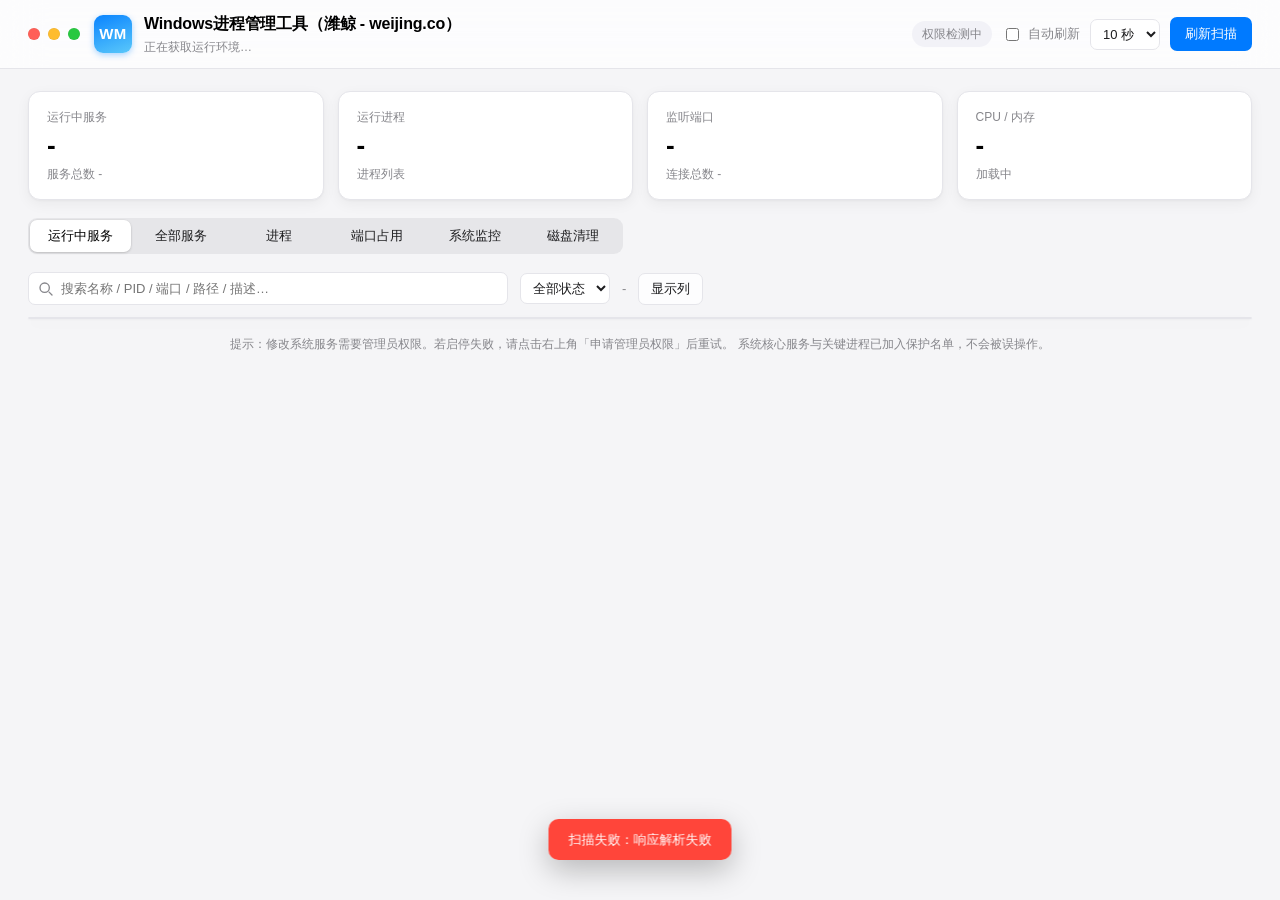
==== web/index.html @ 0353c4e7 "进程管理工具 v1.0.0 首个版本（Windows + Linux，Web/桌面双形态） - Windows Web 版 (WindowsProcessManager.exe) 与桌面版 (Wind" ====
<!DOCTYPE html>
<html lang="zh-CN">
<head>
<meta charset="UTF-8">
<meta name="viewport" content="width=device-width, initial-scale=1.0">
<title>Windows进程管理工具（潍鲸 - weijing.co）</title>
<link rel="stylesheet" href="style.css">
</head>
<body>

<header class="topbar">
  <div class="brand">
    <div class="traffic" aria-hidden="true"><i class="tl-red"></i><i class="tl-yellow"></i><i class="tl-green"></i></div>
    <div class="logo">WM</div>
    <div class="brand-text">
      <h1>Windows进程管理工具（潍鲸 - weijing.co）</h1>
      <p id="envInfo" class="sub">正在获取运行环境…</p>
    </div>
  </div>

  <div class="topbar-actions">
    <span id="adminBadge" class="badge badge-gray">权限检测中</span>
    <button id="btnElevate" class="btn btn-ghost" hidden>申请管理员权限</button>
    <label class="switch">
      <input type="checkbox" id="autoRefresh">
      <span>自动刷新</span>
    </label>
    <select id="refreshInterval" class="select-sm">
      <option value="5">5 秒</option>
      <option value="10" selected>10 秒</option>
      <option value="30">30 秒</option>
    </select>
    <button id="btnRefresh" class="btn btn-primary">
      <span id="refreshText">刷新扫描</span>
    </button>
  </div>
</header>

<main class="container">

  <section class="stats" id="stats">
    <div class="stat-card">
      <div class="stat-label">运行中服务</div>
      <div class="stat-value" id="statRunning">-</div>
      <div class="stat-foot" id="statServiceTotal">服务总数 -</div>
    </div>
    <div class="stat-card">
      <div class="stat-label">运行进程</div>
      <div class="stat-value" id="statProc">-</div>
      <div class="stat-foot" id="statProcFoot">进程列表</div>
    </div>
    <div class="stat-card">
      <div class="stat-label">监听端口</div>
      <div class="stat-value" id="statPorts">-</div>
      <div class="stat-foot" id="statPortsTotal">连接总数 -</div>
    </div>
    <div class="stat-card">
      <div class="stat-label">CPU / 内存</div>
      <div class="stat-value" id="statCpu">-</div>
      <div class="stat-foot" id="statFoot">加载中</div>
    </div>
  </section>

  <nav class="tabs" id="tabs">
    <button class="tab active" data-tab="running">运行中服务</button>
    <button class="tab" data-tab="services">全部服务</button>
    <button class="tab" data-tab="processes">进程</button>
    <button class="tab" data-tab="ports">端口占用</button>
    <button class="tab" data-tab="monitor">系统监控</button>
    <button class="tab" data-tab="cleanup">磁盘清理</button>
  </nav>

  <section class="toolbar" id="toolbar">
    <div class="search-box">
      <svg viewBox="0 0 24 24" class="icon-search"><path d="M21 21l-4.35-4.35M17 10a7 7 0 11-14 0 7 7 0 0114 0z"/></svg>
      <input id="search" type="search" placeholder="搜索名称 / PID / 端口 / 路径 / 描述…" autocomplete="off">
      <button id="clearSearch" class="clear-btn" hidden>×</button>
    </div>
    <select id="statusFilter" class="select-sm"></select>
    <span id="countInfo" class="count-info">-</span>
    <div class="col-menu-wrap">
      <button id="btnColSettings" class="btn btn-ghost btn-sm">显示列</button>
    </div>
  </section>

  <div id="colMenu" class="col-card" hidden></div>

  <div class="table-card" id="tableCard">
    <div class="table-scroll">
      <table id="mainTable">
        <thead id="tableHead"></thead>
        <tbody id="tableBody"></tbody>
      </table>
    </div>
    <div id="emptyState" class="empty" hidden>
      <div class="empty-icon">🔍</div>
      <p>没有符合条件的数据</p>
    </div>
    <div id="loadingState" class="loading">
      <div class="spinner"></div>
      <p>正在扫描系统服务与进程…</p>
    </div>
  </div>

  <!-- ============ 系统监控面板 ============ -->
  <section class="panel" id="monitorPanel" hidden>
    <div class="tree-layout">
      <aside class="card tree-card">
        <div class="tree" id="monTree">
          <div class="tree-root">系统监控</div>
          <div class="tree-children">
            <button class="tree-item active" data-page="monOverview">概览</button>
            <button class="tree-item" data-page="monCores">核心占用</button>
            <button class="tree-item" data-page="monDisks">磁盘分区</button>
            <button class="tree-item" data-page="monTop">资源 TOP</button>
            <button class="tree-item" data-page="monNet">网络适配器</button>
          </div>
        </div>
      </aside>

      <div class="tree-body">
        <div class="tree-page" data-page="monOverview">
          <div class="grid-cards">
            <div class="card">
              <div class="card-label">CPU 使用率</div>
              <div class="card-value" id="mCpu">-</div>
              <div class="card-foot" id="mCpuFoot">-</div>
            </div>
            <div class="card">
              <div class="card-label">内存使用率</div>
              <div class="card-value" id="mMem">-</div>
              <div class="card-foot" id="mMemFoot">-</div>
            </div>
            <div class="card">
              <div class="card-label">磁盘 IO</div>
              <div class="card-value" id="mDisk">-</div>
              <div class="card-foot" id="mDiskFoot">-</div>
            </div>
            <div class="card">
              <div class="card-label">网络速率</div>
              <div class="card-value" id="mNet">-</div>
              <div class="card-foot" id="mNetFoot">-</div>
            </div>
          </div>

          <div class="card">
            <div class="card-head">
              <h3>CPU / 内存趋势</h3>
              <span class="cell-sub" id="mChartRange">最近 5 分钟</span>
            </div>
            <canvas id="mChart" class="chart-canvas" height="190"></canvas>
            <div class="legend">
              <span><i class="dot dot-cpu"></i>CPU %</span>
              <span><i class="dot dot-mem"></i>内存 %</span>
            </div>
          </div>
        </div>

        <div class="tree-page" data-page="monCores" hidden>
          <div class="card">
            <div class="card-head"><h3>逻辑核心占用</h3></div>
            <div id="mCores" class="core-grid"></div>
          </div>
        </div>

        <div class="tree-page" data-page="monDisks" hidden>
          <div class="card">
            <div class="card-head"><h3>磁盘分区</h3></div>
            <div id="mDisks" class="bar-list"></div>
          </div>
        </div>

        <div class="tree-page" data-page="monTop" hidden>
          <div class="two-col">
            <div class="card">
              <div class="card-head"><h3>CPU 占用 Top 8</h3></div>
              <div id="mTopCpu" class="bar-list"></div>
            </div>
            <div class="card">
              <div class="card-head"><h3>内存占用 Top 8</h3></div>
              <div id="mTopMem" class="bar-list"></div>
            </div>
          </div>
        </div>

        <div class="tree-page" data-page="monNet" hidden>
          <div class="card">
            <div class="card-head"><h3>网络适配器</h3></div>
            <div id="mIfaces" class="iface-list"></div>
          </div>
        </div>

        <p class="tip" id="mFoot">加载中…</p>
      </div>
    </div>
  </section>

  <!-- ============ 清理面板 ============ -->
  <section class="panel" id="cleanupPanel" hidden>
    <div class="tree-layout">
      <aside class="card tree-card">
        <div class="tree" id="clnTree">
          <div class="tree-root">磁盘清理</div>
          <div class="tree-children">
            <button class="tree-item active" data-page="clnMem">内存清理</button>
            <button class="tree-item" data-page="clnDisk">磁盘空间</button>
            <button class="tree-item" data-page="clnFiles">大文件</button>
          </div>
        </div>
      </aside>

      <div class="tree-body">
        <div class="tree-page" data-page="clnMem">
          <div class="card mem-card">
            <div class="mem-info">
              <div class="card-label">当前内存占用</div>
              <div class="card-value" id="cMemPct">-</div>
              <div class="card-foot" id="cMemText">-</div>
            </div>
            <div class="mem-actions">
              <label class="chk"><input type="checkbox" id="cOptFileCache"> 同时清理系统文件缓存</label>
              <label class="chk"><input type="checkbox" id="cOptStandby"> 同时清理备用内存列表（需管理员权限）</label>
              <button id="btnCleanMem" class="btn btn-primary">一键清理内存</button>
            </div>
          </div>
          <p class="tip" id="cMemResult">
            工作集裁剪会把各进程闲置的物理页换出到备用列表，不会关闭程序、不会丢失数据。
          </p>
        </div>

        <div class="tree-page" data-page="clnDisk" hidden>
          <div class="card">
            <div class="card-head">
              <h3>磁盘空间清理</h3>
              <div class="head-actions">
                <button id="btnScanTargets" class="btn btn-ghost btn-sm">扫描占用</button>
                <button id="btnSelectSafe" class="btn btn-ghost btn-sm">选择安全项</button>
                <button id="btnSelectNone" class="btn btn-ghost btn-sm">清空选择</button>
                <button id="btnEmptyBin" class="btn btn-ghost btn-sm">清空回收站</button>
                <button id="btnCleanDisk" class="btn btn-danger btn-sm">清理选中项</button>
              </div>
            </div>
            <div id="cTargets" class="target-list"><p class="cell-sub">正在统计各项占用，请稍候…</p></div>
            <div class="target-total" id="cTargetTotal">-</div>
          </div>
        </div>

        <div class="tree-page" data-page="clnFiles" hidden>
          <div class="card">
            <div class="card-head">
              <h3>大文件</h3>
              <div class="head-actions">
                <select id="cDrive" class="select-sm"></select>
                <input id="cMinMb" class="input-sm" type="number" value="200" min="10" step="50">
                <span class="cell-sub">MB 以上</span>
                <button id="btnScanFiles" class="btn btn-ghost btn-sm">扫描大文件</button>
                <button id="btnCleanFiles" class="btn btn-danger btn-sm">删除选中（送回收站）</button>
              </div>
            </div>
            <div id="cFiles" class="file-list"><p class="cell-sub">点击「扫描大文件」开始查找占用空间的大文件…</p></div>
            <div class="target-total" id="cFilesTotal">-</div>
          </div>

          <p class="tip">
            删除的文件默认送入回收站，可随时还原。位于 Windows / Program Files 等系统保护目录的文件
            会被自动跳过，无法通过该工具删除。
          </p>
        </div>
      </div>
    </div>
  </section>

  <p class="tip" id="mainTip">
    提示：修改系统服务需要管理员权限。若启停失败，请点击右上角「申请管理员权限」后重试。
    系统核心服务与关键进程已加入保护名单，不会被误操作。
  </p>
</main>

<!-- 操作确认弹窗 -->
<div class="modal-mask" id="modal" hidden>
  <div class="modal">
    <h3 id="modalTitle">确认操作</h3>
    <p id="modalBody">确定要执行该操作吗？</p>
    <div class="modal-actions">
      <button id="modalCancel" class="btn btn-ghost">取消</button>
      <button id="modalOk" class="btn btn-danger">确定</button>
    </div>
  </div>
</div>

<div id="toast" class="toast" hidden></div>

<script src="panels.js"></script>
<script src="app.js"></script>
</body>
</html>
---- web/style.css ----
/* Windows进程管理工具（潍鲸 - weijing.co） - macOS 风格浅色主题 */

:root {
  --bg: #f5f5f7;
  --card: #ffffff;
  --border: #e5e5ea;
  --border-soft: #ececf0;
  --text: #1d1d1f;
  --text-strong: #000000;
  --muted: #86868b;
  --primary: #007aff;
  --primary-dark: #0071e3;
  --primary-soft: #e5f0ff;
  --green: #34c759;
  --green-soft: #e9f9ee;
  --red: #ff3b30;
  --red-soft: #ffebe9;
  --orange: #ff9500;
  --orange-soft: #fff4e0;
  --gray-soft: #f2f2f7;
  --shadow: 0 1px 2px rgba(0, 0, 0, .03), 0 4px 14px rgba(0, 0, 0, .05);
  --radius: 12px;
}

* { box-sizing: border-box; }

/* hidden 属性必须能压过下面 .modal-mask 等类上的 display，否则元素无法隐藏 */
[hidden] { display: none !important; }

html, body {
  margin: 0;
  padding: 0;
  background: var(--bg);
  color: var(--text);
  font-family: -apple-system, BlinkMacSystemFont, "SF Pro Text", "Segoe UI",
               "PingFang SC", "Microsoft YaHei", sans-serif;
  font-size: 14px;
  line-height: 1.5;
  -webkit-font-smoothing: antialiased;
  text-rendering: optimizeLegibility;
}

/* macOS 叠层滚动条：细、圆、半透明 */
::-webkit-scrollbar { width: 9px; height: 9px; }
::-webkit-scrollbar-track { background: transparent; }
::-webkit-scrollbar-thumb {
  background: rgba(0, 0, 0, .18);
  border-radius: 5px;
  border: 2px solid transparent;
  background-clip: padding-box;
}
::-webkit-scrollbar-thumb:hover { background-color: rgba(0, 0, 0, .32); }
* { scrollbar-width: thin; scrollbar-color: rgba(0, 0, 0, .18) transparent; }

/* ---------------- 顶栏（毛玻璃） ---------------- */

.topbar {
  position: sticky;
  top: 0;
  z-index: 20;
  display: flex;
  align-items: center;
  justify-content: space-between;
  gap: 16px;
  padding: 12px 28px;
  background: rgba(255, 255, 255, .72);
  -webkit-backdrop-filter: saturate(180%) blur(20px);
  backdrop-filter: saturate(180%) blur(20px);
  border-bottom: 1px solid var(--border);
}

.brand { display: flex; align-items: center; gap: 12px; }

/* macOS 窗口红绿灯 */
.traffic { display: flex; align-items: center; gap: 8px; margin-right: 2px; }
.traffic i {
  width: 12px; height: 12px; border-radius: 50%;
  display: inline-block;
  box-shadow: inset 0 0 0 .5px rgba(0, 0, 0, .08);
}
.traffic .tl-red { background: #ff5f57; }
.traffic .tl-yellow { background: #febc2e; }
.traffic .tl-green { background: #28c840; }

.logo {
  width: 38px; height: 38px;
  border-radius: 9px;
  background: linear-gradient(160deg, #0a84ff, #5ac8fa);
  color: #fff;
  font-weight: 700;
  font-size: 15px;
  display: flex; align-items: center; justify-content: center;
  letter-spacing: .5px;
  box-shadow: 0 2px 6px rgba(10, 132, 255, .35);
}

.brand-text h1 { margin: 0; font-size: 16px; font-weight: 600; color: var(--text-strong); letter-spacing: -.01em; }
.brand-text .sub { margin: 2px 0 0; font-size: 12px; color: var(--muted); }

.topbar-actions { display: flex; align-items: center; gap: 10px; flex-wrap: wrap; }

/* ---------------- 通用控件 ---------------- */

.btn {
  border: 1px solid transparent;
  border-radius: 7px;
  padding: 7px 14px;
  font-size: 13px;
  font-family: inherit;
  cursor: pointer;
  transition: all .15s ease;
  background: var(--gray-soft);
  color: var(--text);
}

.btn:hover { filter: brightness(.97); }
.btn:active { transform: scale(.98); }
.btn:disabled { opacity: .5; cursor: not-allowed; }

.btn-primary { background: var(--primary); color: #fff; }
.btn-primary:hover { background: var(--primary-dark); }
.btn-ghost { background: rgba(255, 255, 255, .85); border-color: var(--border); }
.btn-ghost:hover { background: var(--gray-soft); }
.btn-danger { background: var(--red); color: #fff; }
.btn-danger:hover { background: #eb3b2f; }
.btn-success { background: var(--green); color: #fff; }
.btn-warn { background: var(--orange); color: #fff; }

.btn-xs {
  padding: 4px 10px;
  font-size: 12px;
  border-radius: 6px;
}

.select-sm, .select-xs {
  border: 1px solid var(--border);
  border-radius: 7px;
  padding: 6px 8px;
  font-size: 13px;
  font-family: inherit;
  background: #fff;
  color: var(--text);
  cursor: pointer;
}

.select-xs { padding: 3px 6px; font-size: 12px; border-radius: 6px; }

.badge {
  display: inline-flex; align-items: center; gap: 5px;
  padding: 4px 10px;
  border-radius: 999px;
  font-size: 12px;
  font-weight: 500;
}
.badge-gray { background: var(--gray-soft); color: var(--muted); }
.badge-green { background: var(--green-soft); color: #248a3d; }
.badge-orange { background: var(--orange-soft); color: #c93400; }

.switch {
  display: inline-flex; align-items: center; gap: 6px;
  font-size: 13px; color: var(--muted); cursor: pointer;
  user-select: none;
}
.switch input { accent-color: var(--primary); cursor: pointer; }

/* ---------------- 布局 ---------------- */

.container { max-width: 1480px; margin: 0 auto; padding: 22px 28px 40px; }

.stats {
  display: grid;
  grid-template-columns: repeat(auto-fit, minmax(200px, 1fr));
  gap: 14px;
  margin-bottom: 18px;
}

.stat-card {
  background: var(--card);
  border: 1px solid var(--border);
  border-radius: var(--radius);
  padding: 16px 18px;
  box-shadow: var(--shadow);
}

.stat-label { font-size: 12px; color: var(--muted); }
.stat-value { font-size: 26px; font-weight: 700; color: var(--text-strong); margin-top: 4px; line-height: 1.2; letter-spacing: -.02em; }
.stat-foot { font-size: 12px; color: var(--muted); margin-top: 4px; }

/* ---------------- Tabs（macOS 分段控件） ---------------- */

.tabs {
  display: inline-flex;
  gap: 2px;
  margin-bottom: 18px;
  flex-wrap: wrap;
  padding: 2px;
  background: rgba(120, 120, 128, .12);
  border-radius: 9px;
}

.tab {
  position: relative;
  display: inline-flex;
  align-items: center;
  justify-content: center;
  gap: 6px;
  min-width: 96px;
  padding: 7px 18px;
  border: 0;
  border-radius: 7px;
  background: transparent;
  color: var(--text);
  font-family: inherit;
  font-size: 13px;
  font-weight: 400;
  letter-spacing: 0;
  cursor: pointer;
  transition: background .16s ease, color .16s ease, box-shadow .16s ease;
}
.tab:hover {
  color: var(--text-strong);
  background: rgba(120, 120, 128, .08);
}
.tab:active { transform: scale(.98); }
.tab.active {
  color: var(--text-strong);
  font-weight: 500;
  background: #fff;
  box-shadow: 0 1px 2.5px rgba(0, 0, 0, .16), 0 0 0 .5px rgba(0, 0, 0, .04);
}
.tab.active::after { content: none; }

.tab .cnt {
  display: inline-block;
  margin-left: 2px;
  padding: 1px 8px;
  border-radius: 999px;
  background: rgba(120, 120, 128, .12);
  font-size: 12px;
  font-weight: 400;
  color: var(--muted);
}
.tab.active .cnt { background: var(--primary-soft); color: var(--primary); }

/* ---------------- 工具栏 ---------------- */

.toolbar {
  display: flex;
  align-items: center;
  gap: 12px;
  margin-bottom: 12px;
  flex-wrap: wrap;
}

.search-box {
  position: relative;
  flex: 1 1 320px;
  max-width: 480px;
  display: flex;
  align-items: center;
}

.icon-search {
  position: absolute; left: 10px;
  width: 16px; height: 16px;
  fill: none; stroke: var(--muted); stroke-width: 2; stroke-linecap: round;
  pointer-events: none;
}

.search-box input {
  width: 100%;
  padding: 8px 30px 8px 32px;
  border: 1px solid var(--border);
  border-radius: 7px;
  font-size: 13px;
  font-family: inherit;
  background: #fff;
  color: var(--text);
}
.search-box input:focus { outline: none; border-color: var(--primary); box-shadow: 0 0 0 3.5px rgba(0, 122, 255, .18); }

.clear-btn {
  position: absolute; right: 8px;
  border: none; background: transparent;
  font-size: 18px; color: var(--muted); cursor: pointer; line-height: 1;
}

.count-info { font-size: 13px; color: var(--muted); }

/* ---------------- 表格 ---------------- */

.table-card {
  position: relative;
  background: var(--card);
  border: 1px solid var(--border);
  border-radius: var(--radius);
  box-shadow: var(--shadow);
  overflow: hidden;
}

.table-scroll { max-height: 62vh; overflow: auto; }

table { width: 100%; border-collapse: separate; border-spacing: 0; }

thead th {
  position: sticky; top: 0; z-index: 2;
  background: #fafafa;
  text-align: left;
  font-size: 12px;
  font-weight: 500;
  color: var(--muted);
  padding: 10px 12px;
  border-bottom: 1px solid var(--border);
  white-space: nowrap;
  cursor: pointer;
  user-select: none;
}
thead th:hover { color: var(--primary); }
thead th.no-sort { cursor: default; }
thead th.no-sort:hover { color: var(--muted); }
thead th .arrow { opacity: .35; margin-left: 3px; font-size: 10px; }
thead th.sorted .arrow { opacity: 1; color: var(--primary); }

tbody td {
  padding: 9px 12px;
  border-bottom: 1px solid var(--border-soft);
  font-size: 13px;
  vertical-align: top;
  /* 长文本自动换行，不再截断 */
  white-space: normal;
  overflow-wrap: anywhere;
  word-break: break-word;
  line-height: 1.45;
}

tbody tr:hover { background: var(--gray-soft); }
tbody tr:last-child td { border-bottom: none; }

/* 纯数据类单元格：保留等宽字体，但允许换行，完整显示不截断 */
.mono {
  font-family: "SF Mono", "Cascadia Mono", Consolas, "Courier New", monospace;
  white-space: normal;
  overflow-wrap: anywhere;
  word-break: break-word;
}

.cell-main { font-weight: 500; color: var(--text-strong); }
.cell-sub { font-size: 12px; color: var(--muted); }
.cell-path { font-size: 12px; color: var(--muted); }

/* 操作列固定在右侧，横向滚动时始终可见 */
thead th.col-actions,
tbody td.actions {
  position: sticky;
  right: 0;
  background: #fff;
  box-shadow: -8px 0 10px -8px rgba(0, 0, 0, .12);
}
thead th.col-actions { z-index: 4; background: #fafafa; }
tbody td.actions { z-index: 3; vertical-align: middle; }

tbody tr:hover td.actions { background: var(--gray-soft); }

/* 列宽拖拽手柄：贴在表头右侧，悬浮变蓝、拖动时变粗 */
thead th { position: relative; }
.col-resizer {
  position: absolute;
  top: 0; right: -3px;
  width: 7px; height: 100%;
  cursor: col-resize;
  z-index: 3;
  user-select: none;
}
.col-resizer::after {
  content: "";
  position: absolute;
  top: 25%; bottom: 25%; left: 3px;
  width: 1px; background: var(--border);
}
thead th:hover .col-resizer::after { background: var(--primary); }
.col-resizer.dragging::after { width: 2px; background: var(--primary); }

/* 显示项卡片：内联展开，替代原下拉菜单 */
.col-menu-wrap { position: relative; }
.col-card {
  margin: 12px 0 2px;
  background: var(--card);
  border: 1px solid var(--border);
  border-radius: var(--radius);
  box-shadow: var(--shadow);
  padding: 12px 14px;
}
.col-card[hidden] { display: none; }
.col-card .col-card-title {
  font-size: 12px; color: var(--muted);
  padding: 0 2px 8px;
}
/* 显示列：每列一张可勾选的卡片 */
.col-card-grid {
  display: grid;
  grid-template-columns: repeat(auto-fill, minmax(160px, 1fr));
  gap: 10px;
  padding: 4px 2px 2px;
}
.col-chip {
  display: flex; align-items: center; gap: 9px;
  padding: 11px 13px;
  border: 1px solid var(--border);
  border-radius: 10px;
  background: #fff;
  cursor: pointer;
  font-size: 13px; color: var(--text);
  box-shadow: var(--shadow);
  transition: border-color .15s ease, background .15s ease, box-shadow .15s ease;
}
.col-chip:hover { border-color: var(--primary); background: var(--primary-soft); }
.col-chip.on {
  border-color: var(--primary);
  background: var(--primary-soft);
  box-shadow: 0 0 0 3px rgba(0, 122, 255, .12);
}
.col-chip input { cursor: pointer; accent-color: var(--primary); width: 15px; height: 15px; }
.col-chip-label { user-select: none; }
.col-card input { cursor: pointer; accent-color: var(--primary); }

.tag {
  display: inline-block;
  padding: 2px 8px;
  border-radius: 6px;
  font-size: 12px;
  font-weight: 500;
  white-space: nowrap;
}
.tag-running { background: var(--green-soft); color: #248a3d; }
.tag-stopped { background: var(--gray-soft); color: var(--muted); }
.tag-pending { background: var(--orange-soft); color: #c93400; }

.port-chip {
  display: inline-block;
  padding: 1px 7px;
  margin: 1px 3px 1px 0;
  border-radius: 5px;
  background: var(--primary-soft);
  color: var(--primary);
  font-size: 12px;
  font-family: "SF Mono", "Cascadia Mono", Consolas, monospace;
}

.actions { white-space: nowrap; display: flex; gap: 6px; flex-wrap: nowrap; }

.lock { color: var(--orange); font-size: 12px; margin-left: 4px; }

/* ---------------- 空状态 / 加载 ---------------- */

.empty { padding: 50px 20px; text-align: center; color: var(--muted); }
.empty-icon { font-size: 30px; margin-bottom: 8px; }
.empty p { margin: 0; font-size: 13px; }

.loading { padding: 50px 20px; text-align: center; color: var(--muted); }
.loading p { margin: 10px 0 0; font-size: 13px; }

.spinner {
  width: 26px; height: 26px; margin: 0 auto;
  border: 3px solid rgba(0, 0, 0, .08);
  border-top-color: #8e8e93;
  border-radius: 50%;
  animation: spin .8s linear infinite;
}
@keyframes spin { to { transform: rotate(360deg); } }

/* ---------------- 弹窗 / Toast ---------------- */

.modal-mask {
  position: fixed; inset: 0; z-index: 50;
  background: rgba(0, 0, 0, .35);
  -webkit-backdrop-filter: blur(6px);
  backdrop-filter: blur(6px);
  display: flex; align-items: center; justify-content: center;
}
.modal {
  background: rgba(255, 255, 255, .97);
  border-radius: 14px;
  padding: 22px 24px;
  width: min(440px, 90vw);
  box-shadow: 0 24px 60px rgba(0, 0, 0, .22);
}
.modal h3 { margin: 0 0 8px; font-size: 16px; color: var(--text-strong); }
.modal p { margin: 0 0 18px; font-size: 13px; color: var(--muted); word-break: break-all; }
.modal-actions { display: flex; justify-content: flex-end; gap: 10px; }

.toast {
  position: fixed;
  left: 50%; bottom: 40px;
  transform: translateX(-50%);
  z-index: 60;
  background: rgba(29, 29, 31, .92);
  -webkit-backdrop-filter: saturate(180%) blur(20px);
  backdrop-filter: saturate(180%) blur(20px);
  color: #fff;
  padding: 11px 20px;
  border-radius: 10px;
  font-size: 13px;
  box-shadow: 0 10px 30px rgba(0, 0, 0, .25);
  max-width: 80vw;
}
.toast.ok { background: rgba(52, 199, 89, .95); }
.toast.err { background: rgba(255, 59, 48, .95); }

.tip {
  margin: 16px 0 0;
  font-size: 12px;
  color: var(--muted);
  text-align: center;
}

/* ============ 面板通用容器 ============ */
.panel { display: flex; flex-direction: column; gap: 14px; }

.card {
  background: var(--card);
  border: 1px solid var(--border);
  border-radius: var(--radius);
  box-shadow: var(--shadow);
  padding: 16px 18px;
}
.card-head {
  display: flex; align-items: center; justify-content: space-between;
  gap: 12px; margin-bottom: 12px; flex-wrap: wrap;
}
.card-head h3 { margin: 0; font-size: 14px; font-weight: 600; color: var(--text-strong); letter-spacing: -.01em; }
.head-actions { display: flex; align-items: center; gap: 8px; flex-wrap: wrap; }

.grid-cards { display: grid; grid-template-columns: repeat(auto-fit, minmax(200px, 1fr)); gap: 14px; }
.card-label { font-size: 12px; color: var(--muted); letter-spacing: .3px; }
.card-value { font-size: 28px; font-weight: 600; color: var(--text-strong); margin-top: 6px; line-height: 1.15; letter-spacing: -.02em; }
.card-foot { font-size: 12px; color: var(--muted); margin-top: 5px; }

.two-col { display: grid; grid-template-columns: 1fr 1fr; gap: 14px; }
@media (max-width: 900px) { .two-col { grid-template-columns: 1fr; } }

/* ============ 趋势图 ============ */
.chart-canvas { width: 100%; display: block; border-radius: 8px; background: #fafafa; }
.legend { display: flex; gap: 16px; margin-top: 8px; font-size: 12px; color: var(--muted); }
.legend .dot { display: inline-block; width: 9px; height: 9px; border-radius: 50%; margin-right: 5px; }
.dot-cpu { background: var(--primary); }
.dot-mem { background: var(--orange); }

/* ============ 核心占用网格 ============ */
.core-grid { display: grid; grid-template-columns: repeat(auto-fill, minmax(78px, 1fr)); gap: 8px; }
.core-item { background: var(--gray-soft); border-radius: 8px; padding: 7px 8px; }
.core-item .cn { font-size: 11px; color: var(--muted); }
.core-item .cv { font-size: 13px; font-weight: 600; color: var(--text-strong); margin-top: 2px; }
.core-bar { height: 4px; border-radius: 2px; background: #e5e5ea; margin-top: 4px; overflow: hidden; }
.core-bar span { display: block; height: 100%; background: var(--primary); }

/* ============ 通用条形列表（磁盘 / Top 进程） ============ */
.bar-list { display: flex; flex-direction: column; gap: 10px; }
.bar-item { display: grid; grid-template-columns: 1fr auto; gap: 2px 10px; font-size: 13px; }
.bar-item .bn { color: var(--text-strong); font-weight: 500; overflow: hidden; text-overflow: ellipsis; white-space: nowrap; }
.bar-item .bv { color: var(--muted); font-size: 12px; }
.bar-track { grid-column: 1 / -1; height: 6px; border-radius: 3px; background: var(--border-soft); overflow: hidden; }
.bar-track span { display: block; height: 100%; border-radius: 3px; transition: width .4s ease; }
.bar-cpu { background: linear-gradient(90deg, #5ac8fa, var(--primary)); }
.bar-mem { background: linear-gradient(90deg, #ffd60a, var(--orange)); }
.bar-disk { background: linear-gradient(90deg, #7ce7a2, var(--green)); }
.bar-risk-high { background: linear-gradient(90deg, #ff9a94, var(--red)); }

/* ============ 网络适配器 ============ */
.iface-list { display: grid; grid-template-columns: repeat(auto-fill, minmax(260px, 1fr)); gap: 10px; }
.iface {
  border: 1px solid var(--border-soft); border-radius: 10px; padding: 10px 12px;
  background: #fafafa;
}
.iface .in { display: flex; justify-content: space-between; align-items: center; gap: 8px; }
.iface .in b { font-size: 13px; color: var(--text-strong); font-weight: 600; }
.iface .ip { font-size: 12px; color: var(--muted); margin-top: 4px; font-family: "SF Mono", Consolas, monospace; }
.iface .io { font-size: 12px; color: var(--muted); margin-top: 3px; }

/* ============ 内存清理卡片 ============ */
.mem-card { display: flex; align-items: center; justify-content: space-between; gap: 20px; flex-wrap: wrap; }
.mem-info { min-width: 180px; }
.mem-actions { display: flex; flex-direction: column; gap: 8px; align-items: flex-start; }
.chk { display: flex; align-items: center; gap: 6px; font-size: 12px; color: var(--muted); cursor: pointer; }
.chk input { cursor: pointer; accent-color: var(--primary); }
#btnCleanMem { align-self: flex-end; }

/* ============ 清理项列表 ============ */
.target-list { display: flex; flex-direction: column; gap: 2px; max-height: 460px; overflow: auto; }
.target-row {
  display: grid; grid-template-columns: auto 1fr auto; align-items: center; gap: 10px;
  padding: 9px 10px; border-radius: 8px;
}
.target-row:hover { background: var(--gray-soft); }
.target-row input[type=checkbox] { cursor: pointer; width: 15px; height: 15px; accent-color: var(--primary); }
.target-row .tn { font-size: 13px; color: var(--text-strong); font-weight: 500; }
.target-row .td { font-size: 12px; color: var(--muted); margin-top: 2px; }
.target-row .ts { font-size: 13px; font-weight: 600; color: var(--text-strong); white-space: nowrap; }
.target-row.unavailable { opacity: .5; }
.target-total { margin-top: 12px; padding-top: 12px; border-top: 1px dashed var(--border); font-size: 13px; color: var(--text-strong); text-align: right; }

.risk-high { background: var(--red-soft); }
.risk-medium { background: var(--orange-soft); }
.risk-low { background: var(--green-soft); }
.tag-sm {
  display: inline-block; font-size: 11px; padding: 1px 6px; border-radius: 4px;
  margin-left: 6px; vertical-align: 1px;
}
.t-risk-high { background: var(--red-soft); color: #d70015; }
.t-risk-medium { background: var(--orange-soft); color: #c93400; }
.t-risk-low { background: var(--green-soft); color: #248a3d; }
.t-risk-safe { background: var(--primary-soft); color: var(--primary); }

/* ============ 大文件列表 ============ */
.file-list { display: flex; flex-direction: column; gap: 2px; max-height: 460px; overflow: auto; }
.file-row {
  display: grid; grid-template-columns: auto 1fr auto auto; align-items: center; gap: 10px;
  padding: 8px 10px; border-radius: 8px; font-size: 13px;
}
.file-row:hover { background: var(--gray-soft); }
.file-row input[type=checkbox] { cursor: pointer; width: 15px; height: 15px; accent-color: var(--primary); }
.file-row .fp { font-family: "SF Mono", Consolas, monospace; font-size: 12px; color: var(--text-strong); word-break: break-all; }
.file-row .fm { font-size: 11px; color: var(--muted); margin-top: 2px; }
.file-row .fs { font-weight: 600; color: var(--text-strong); white-space: nowrap; }

.input-sm {
  height: 32px; width: 78px; padding: 0 8px; border: 1px solid var(--border);
  border-radius: 7px; background: #fff; color: var(--text); font-size: 13px;
}
.input-sm:focus { outline: none; border-color: var(--primary); box-shadow: 0 0 0 3.5px rgba(0, 122, 255, .18); }
.btn-sm { height: 32px; padding: 0 12px; font-size: 13px; }

/* ============ 树状图导航（系统监控 / 磁盘清理，Finder 侧栏风格） ============ */
.tree-layout {
  display: grid;
  grid-template-columns: 216px 1fr;
  gap: 14px;
  align-items: start;
}
@media (max-width: 900px) { .tree-layout { grid-template-columns: 1fr; } }

.tree-card { padding: 12px 10px; position: sticky; top: 76px; }

.tree { display: flex; flex-direction: column; }
.tree-root {
  display: flex; align-items: center; gap: 8px;
  padding: 8px 10px 10px;
  font-size: 13px; font-weight: 600; color: var(--text-strong);
}
.tree-root::before {
  content: ""; width: 8px; height: 8px; border-radius: 2.5px;
  background: linear-gradient(160deg, #0a84ff, #5ac8fa);
  flex: none;
}
.tree-children {
  margin-left: 13px;
  padding-left: 12px;
  border-left: 1px solid var(--border);
  display: flex; flex-direction: column; gap: 2px;
}
.tree-item {
  position: relative;
  text-align: left; border: 0; background: none; cursor: pointer;
  padding: 7px 10px; font-size: 13px; font-family: inherit;
  color: var(--text); border-radius: 7px;
  transition: background .15s ease, color .15s ease;
}
.tree-item::before {
  content: ""; position: absolute; left: -12px; top: 50%;
  width: 9px; height: 1px; background: var(--border);
}
.tree-item:hover { background: rgba(120, 120, 128, .1); }
.tree-item.active { background: var(--primary-soft); color: var(--primary); font-weight: 500; }
.tree-item.active::before { background: var(--primary); width: 12px; }

.tree-page { display: flex; flex-direction: column; gap: 14px; }
.tree-page .tip { margin-top: 0; }
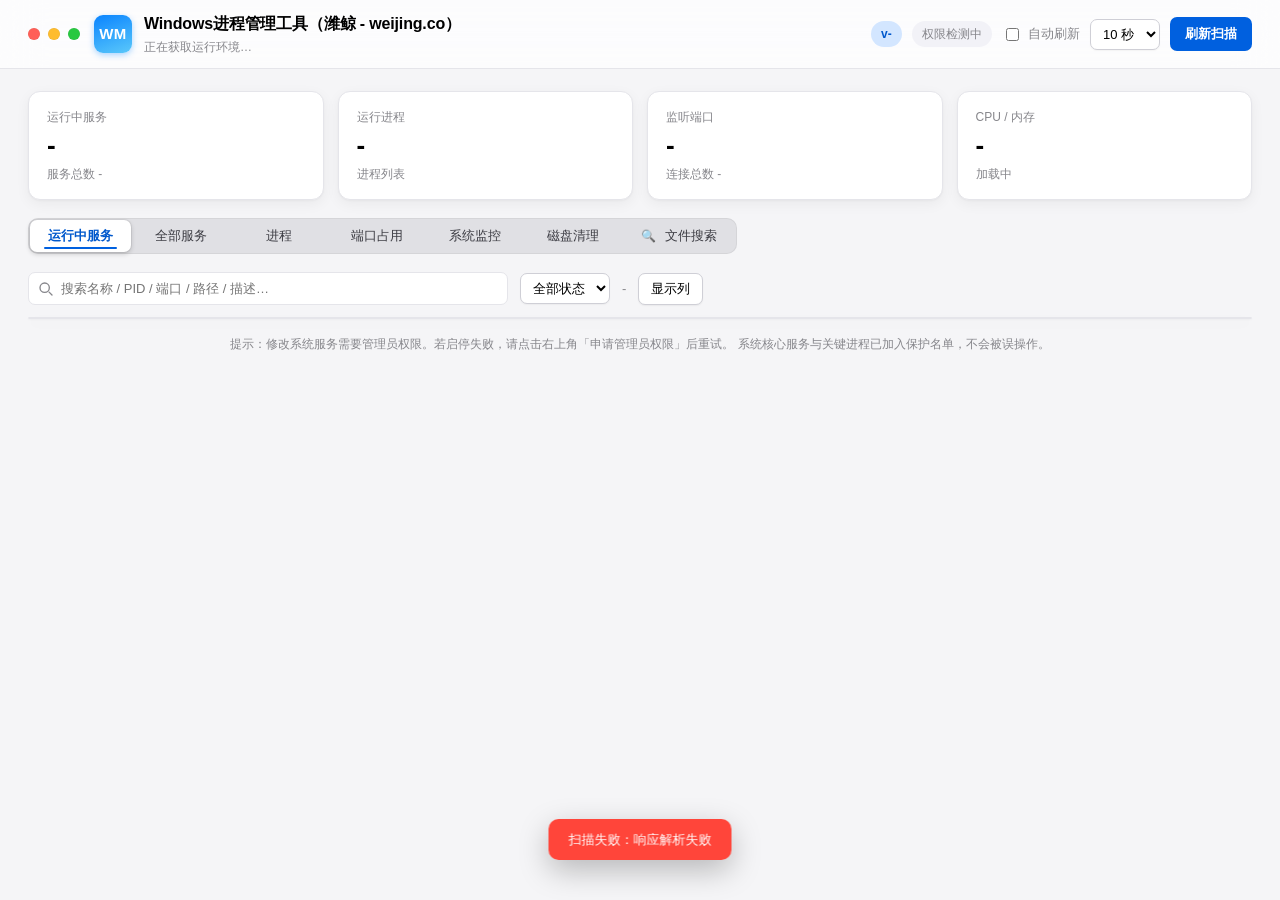
==== commit f396ddbd: "v1.1.0: 版本号体系 + 顶层文件搜索 + 软件清理(卸载) + 界面加深 - 新增 VERSION / CHANGELOG.md，三端统一读取版本号并在界面显示，配合 git tag 回滚 -" ====
--- a/web/index.html
+++ b/web/index.html
@@ -19,6 +19,7 @@
   </div>
 
   <div class="topbar-actions">
+    <span id="verBadge" class="badge badge-version">v-</span>
     <span id="adminBadge" class="badge badge-gray">权限检测中</span>
     <button id="btnElevate" class="btn btn-ghost" hidden>申请管理员权限</button>
     <label class="switch">
@@ -68,6 +69,7 @@
     <button class="tab" data-tab="ports">端口占用</button>
     <button class="tab" data-tab="monitor">系统监控</button>
     <button class="tab" data-tab="cleanup">磁盘清理</button>
+    <button class="tab" data-tab="search"><span class="tab-ico">🔍</span>文件搜索</button>
   </nav>
 
   <section class="toolbar" id="toolbar">
@@ -205,6 +207,8 @@
             <button class="tree-item active" data-page="clnMem">内存清理</button>
             <button class="tree-item" data-page="clnDisk">磁盘空间</button>
             <button class="tree-item" data-page="clnFiles">大文件</button>
+            <button class="tree-item" data-page="clnWechat">微信清理</button>
+            <button class="tree-item" data-page="clnAgent">软件清理</button>
           </div>
         </div>
       </aside>
@@ -266,8 +270,172 @@
             会被自动跳过，无法通过该工具删除。
           </p>
         </div>
+
+        <div class="tree-page" data-page="clnWechat" hidden>
+          <div class="card">
+            <div class="card-head">
+              <h3>微信清理 · 缓存 / 照片 / 视频</h3>
+              <div class="head-actions">
+                <select id="cWxKind" class="select-sm">
+                  <option value="all">全部类型</option>
+                  <option value="cache">缓存</option>
+                  <option value="image">照片</option>
+                  <option value="video">视频</option>
+                  <option value="file">其他文件</option>
+                </select>
+                <button id="btnWxSelectKind" class="btn btn-ghost btn-sm">全选当前分类</button>
+                <button id="btnWxSortSize" class="btn btn-ghost btn-sm">按大小 ▼</button>
+                <button id="btnWxSortTime" class="btn btn-ghost btn-sm">按时间</button>
+                <button id="btnScanWechat" class="btn btn-ghost btn-sm">扫描</button>
+                <button id="btnCleanWechat" class="btn btn-danger btn-sm">删除选中（送回收站）</button>
+              </div>
+            </div>
+            <div id="cWxSummary" class="target-list">
+              <p class="cell-sub">点击「扫描」查看微信缓存与聊天图片 / 视频的占用情况…</p>
+            </div>
+            <div id="cWxFiles" class="file-list">
+              <p class="cell-sub">扫描后可在此按大小或时间排序，并勾选要清理的文件。</p>
+            </div>
+            <div class="target-total" id="cWxTotal">-</div>
+          </div>
+
+          <p class="tip">
+            微信清理分为「缓存 / 照片 / 视频」三类，点击分类卡片即可只看该类文件，再点「全选当前分类」批量勾选。
+            删除照片 / 视频后，聊天记录里的对应内容将无法查看或播放，请先备份重要内容。
+            删除的文件会送入回收站，可随时还原。若本机未安装微信，此处不会显示任何项目。
+          </p>
+        </div>
+
+        <div class="tree-page" data-page="clnAgent" hidden>
+          <div class="card">
+            <div class="card-head">
+              <h3>软件清理 · 已安装软件 / 缓存</h3>
+              <div class="head-actions">
+                <input id="cSoftFilter" class="input-sm" type="text"
+                       placeholder="过滤名称 / 厂商" style="width:150px">
+                <select id="cSoftSource" class="select-sm">
+                  <option value="all">全部来源</option>
+                  <option value="installed">已安装软件</option>
+                  <option value="agents">AI 工具缓存</option>
+                </select>
+                <button id="btnScanSoftAll" class="btn btn-ghost btn-sm">扫描全部软件</button>
+                <button id="btnSoftAllSortSize" class="btn btn-ghost btn-sm">按大小 ▼</button>
+                <button id="btnSoftAllSortName" class="btn btn-ghost btn-sm">按名称</button>
+                <button id="btnSelectAllSoft" class="btn btn-ghost btn-sm">全选</button>
+                <button id="btnUninstallSoft" class="btn btn-warn btn-sm">卸载选中</button>
+                <button id="btnCleanSoftSelected" class="btn btn-danger btn-sm">清理选中缓存</button>
+              </div>
+            </div>
+            <p class="cell-sub" id="cSoftAllSummary">正在扫描本机全部软件…</p>
+            <div class="table-scroll" style="max-height:330px">
+              <table class="soft-table">
+                <thead>
+                  <tr>
+                    <th style="width:42px"></th>
+                    <th>软件名称</th>
+                    <th style="width:104px">来源</th>
+                    <th style="width:190px">厂商 / 版本</th>
+                    <th style="width:96px">体积</th>
+                    <th style="width:96px">可清理</th>
+                    <th style="width:300px">安装位置</th>
+                  </tr>
+                </thead>
+                <tbody id="cSoftAllBody"></tbody>
+              </table>
+            </div>
+            <div class="target-total" id="cSoftAllTotal">-</div>
+          </div>
+
+          <div class="card">
+            <div class="card-head">
+              <h3 id="cSoftFileTitle">可清理文件</h3>
+              <div class="head-actions">
+                <select id="cSoftFileScope" class="select-sm">
+                  <option value="cache">仅缓存 / 日志</option>
+                  <option value="all">全部文件</option>
+                </select>
+                <button id="btnSoftFileSortSize" class="btn btn-ghost btn-sm">按大小 ▼</button>
+                <button id="btnSoftFileSortTime" class="btn btn-ghost btn-sm">按时间</button>
+                <button id="btnSoftFileSelectAll" class="btn btn-ghost btn-sm">全选</button>
+                <button id="btnSoftFileDelete" class="btn btn-danger btn-sm">删除选中（送回收站）</button>
+              </div>
+            </div>
+            <div id="cSoftFiles" class="file-list">
+              <p class="cell-sub">点击上方软件列表中的一项，查看它的可清理文件。</p>
+            </div>
+            <div class="target-total" id="cSoftFileTotal">-</div>
+          </div>
+
+          <p class="tip">
+            「软件清理」把系统里<strong>已安装的软件</strong>与<strong>AI 编程工具缓存</strong>合并为同一张清单：
+            已安装软件可调用它自带的卸载程序卸载（只认注册表里登记的卸载命令）；缓存类条目只清理缓存 /
+            日志 / 会话历史等可再生数据，账号凭证、用户配置与程序本体一律不动。
+            删除一律送入回收站，可随时还原；位于系统保护目录的文件会被自动跳过。
+          </p>
+        </div>
       </div>
     </div>
+  </section>
+
+  <!-- ============ 文件搜索面板 ============ -->
+  <section class="panel" id="searchPanel" hidden>
+    <div class="card">
+      <div class="card-head">
+        <h3>文件搜索 · 文件与文件夹</h3>
+        <div class="head-actions">
+          <select id="fDrive" class="select-sm"></select>
+          <input id="fRoot" class="input-sm" type="text" placeholder="起始目录（可留空）"
+                 style="width:170px">
+          <input id="fKey" class="input-sm" type="text" placeholder="名称关键字，回车搜索"
+                 style="width:210px">
+          <select id="fMode" class="select-sm">
+            <option value="all">文件 + 文件夹</option>
+            <option value="file">仅文件</option>
+            <option value="dir">仅文件夹</option>
+          </select>
+          <select id="fSecs" class="select-sm">
+            <option value="10">10 秒</option>
+            <option value="20" selected>20 秒</option>
+            <option value="45">45 秒</option>
+            <option value="90">90 秒</option>
+          </select>
+          <button id="btnSearchFiles" class="btn btn-primary btn-sm">搜索</button>
+        </div>
+      </div>
+
+      <div class="search-opts">
+        <input id="fExt" class="input-sm" type="text" placeholder="扩展名，如 .log"
+               style="width:120px">
+        <input id="fMinMb" class="input-sm" type="number" min="0" step="10" value="0"
+               style="width:88px">
+        <span class="cell-sub">MB 以上</span>
+        <select id="fDepth" class="select-sm">
+          <option value="5">深度 5</option>
+          <option value="7" selected>深度 7</option>
+          <option value="10">深度 10</option>
+        </select>
+        <label class="chk"><input type="checkbox" id="fDirSize"> 统计文件夹占用</label>
+        <span class="grow"></span>
+        <button id="btnFSortSize" class="btn btn-ghost btn-sm">按大小 ▼</button>
+        <button id="btnFSortTime" class="btn btn-ghost btn-sm">按时间</button>
+        <button id="btnFSortName" class="btn btn-ghost btn-sm">按名称</button>
+        <button id="btnFSelectAll" class="btn btn-ghost btn-sm">全选</button>
+        <button id="btnFMeasure" class="btn btn-ghost btn-sm">测算占用</button>
+        <button id="btnFReveal" class="btn btn-ghost btn-sm">打开位置</button>
+        <button id="btnFDelete" class="btn btn-danger btn-sm">删除选中（送回收站）</button>
+      </div>
+
+      <p class="cell-sub" id="fSummary">输入名称关键字后回车，即可在所选分区查找匹配的文件与文件夹。</p>
+      <div id="fResults" class="file-list"><p class="cell-sub">尚无搜索结果。</p></div>
+      <div class="target-total" id="fTotal">-</div>
+    </div>
+
+    <p class="tip">
+      支持按名称关键字查找<strong>文件与文件夹</strong>：多个关键字用空格分隔（全部命中才算匹配）、
+      可指定扩展名与最小体积、限定分区或起始目录。默认不实时统计文件夹体积（很慢），
+      需要时可勾选「统计文件夹占用」或对结果点「测算占用」。系统目录与依赖目录会自动跳过，
+      删除一律送入回收站，受保护的系统文件会被自动跳过。
+    </p>
   </section>
 
   <p class="tip" id="mainTip">
--- a/web/style.css
+++ b/web/style.css
@@ -9,8 +9,13 @@
   --text-strong: #000000;
   --muted: #86868b;
   --primary: #007aff;
-  --primary-dark: #0071e3;
+  --primary-dark: #0060df;
+  --primary-deep: #0058cc;      /* 选中态文字：比常规主色更深，保证高对比 */
   --primary-soft: #e5f0ff;
+  --primary-soft-deep: #d3e6ff; /* 选中卡片底色 */
+  --active-bg: #dce9fb;         /* 列表选中行底色 */
+  --border-strong: #cfcfd6;     /* 控件描边：比 --border 更深 */
+  --gray-deep: #e8e8ed;         /* hover 底色 */
   --green: #34c759;
   --green-soft: #e9f9ee;
   --red: #ff3b30;
@@ -113,18 +118,28 @@
   color: var(--text);
 }
 
-.btn:hover { filter: brightness(.97); }
+.btn { font-weight: 500; }
+.btn:hover { filter: brightness(.93); }
 .btn:active { transform: scale(.98); }
 .btn:disabled { opacity: .5; cursor: not-allowed; }
 
-.btn-primary { background: var(--primary); color: #fff; }
-.btn-primary:hover { background: var(--primary-dark); }
-.btn-ghost { background: rgba(255, 255, 255, .85); border-color: var(--border); }
-.btn-ghost:hover { background: var(--gray-soft); }
-.btn-danger { background: var(--red); color: #fff; }
-.btn-danger:hover { background: #eb3b2f; }
-.btn-success { background: var(--green); color: #fff; }
-.btn-warn { background: var(--orange); color: #fff; }
+.btn-primary { background: var(--primary-dark); color: #fff; font-weight: 600; }
+.btn-primary:hover { background: var(--primary-deep); }
+.btn-ghost {
+  background: #fff; border-color: var(--border-strong); color: var(--text-strong);
+  box-shadow: 0 1px 1.5px rgba(0, 0, 0, .05);
+}
+.btn-ghost:hover { background: var(--gray-deep); border-color: #b9b9c2; }
+.btn-ghost:active { background: #dcdce3; }
+/* 当前排序等「选中态」按钮：实心主色，一眼可见 */
+.btn-ghost.on {
+  background: var(--primary); border-color: var(--primary-dark);
+  color: #fff; font-weight: 600;
+}
+.btn-danger { background: #e02d26; color: #fff; }
+.btn-danger:hover { background: #c92620; }
+.btn-success { background: #2fae4e; color: #fff; }
+.btn-warn { background: #e8890d; color: #fff; }
 
 .btn-xs {
   padding: 4px 10px;
@@ -133,14 +148,21 @@
 }
 
 .select-sm, .select-xs {
-  border: 1px solid var(--border);
+  border: 1px solid var(--border-strong);
   border-radius: 7px;
   padding: 6px 8px;
   font-size: 13px;
   font-family: inherit;
+  font-weight: 500;
   background: #fff;
-  color: var(--text);
+  color: var(--text-strong);
   cursor: pointer;
+  box-shadow: 0 1px 1.5px rgba(0, 0, 0, .04);
+}
+.select-sm:hover, .select-xs:hover { background: var(--gray-deep); border-color: #b9b9c2; }
+.select-sm:focus, .select-xs:focus {
+  outline: none; border-color: var(--primary-dark);
+  box-shadow: 0 0 0 3.5px rgba(0, 122, 255, .2);
 }
 
 .select-xs { padding: 3px 6px; font-size: 12px; border-radius: 6px; }
@@ -194,8 +216,9 @@
   margin-bottom: 18px;
   flex-wrap: wrap;
   padding: 2px;
-  background: rgba(120, 120, 128, .12);
-  border-radius: 9px;
+  background: rgba(120, 120, 128, .17);
+  border-radius: 10px;
+  box-shadow: inset 0 0 0 1px rgba(0, 0, 0, .05);
 }
 
 .tab {
@@ -209,26 +232,31 @@
   border: 0;
   border-radius: 7px;
   background: transparent;
-  color: var(--text);
+  color: #3c3c43;
   font-family: inherit;
   font-size: 13px;
-  font-weight: 400;
+  font-weight: 500;
   letter-spacing: 0;
   cursor: pointer;
   transition: background .16s ease, color .16s ease, box-shadow .16s ease;
 }
 .tab:hover {
   color: var(--text-strong);
-  background: rgba(120, 120, 128, .08);
+  background: rgba(120, 120, 128, .16);
 }
 .tab:active { transform: scale(.98); }
+/* 选中页签：白底 + 深蓝字 + 主色下边条，保证在浅色背景里最醒目 */
 .tab.active {
-  color: var(--text-strong);
-  font-weight: 500;
+  color: var(--primary-deep);
+  font-weight: 700;
   background: #fff;
-  box-shadow: 0 1px 2.5px rgba(0, 0, 0, .16), 0 0 0 .5px rgba(0, 0, 0, .04);
-}
-.tab.active::after { content: none; }
+  box-shadow: 0 2px 5px rgba(0, 0, 0, .18), 0 0 0 1px rgba(0, 0, 0, .06);
+}
+.tab.active::after {
+  content: ""; position: absolute; left: 14px; right: 14px; bottom: 3px;
+  height: 2.5px; border-radius: 2px; background: var(--primary-dark);
+}
+.tab-ico { font-size: 12px; margin-right: 3px; }
 
 .tab .cnt {
   display: inline-block;
@@ -240,7 +268,7 @@
   font-weight: 400;
   color: var(--muted);
 }
-.tab.active .cnt { background: var(--primary-soft); color: var(--primary); }
+.tab.active .cnt { background: var(--primary-soft-deep); color: var(--primary-deep); font-weight: 700; }
 
 /* ---------------- 工具栏 ---------------- */
 
@@ -413,13 +441,16 @@
   box-shadow: var(--shadow);
   transition: border-color .15s ease, background .15s ease, box-shadow .15s ease;
 }
-.col-chip:hover { border-color: var(--primary); background: var(--primary-soft); }
+.col-chip { font-weight: 500; color: var(--text-strong); }
+.col-chip:hover { border-color: var(--primary-dark); background: var(--primary-soft-deep); }
 .col-chip.on {
-  border-color: var(--primary);
-  background: var(--primary-soft);
-  box-shadow: 0 0 0 3px rgba(0, 122, 255, .12);
-}
-.col-chip input { cursor: pointer; accent-color: var(--primary); width: 15px; height: 15px; }
+  border-color: var(--primary-dark);
+  background: var(--primary-soft-deep);
+  color: var(--primary-deep);
+  font-weight: 700;
+  box-shadow: 0 0 0 3px rgba(0, 88, 204, .16);
+}
+.col-chip input { cursor: pointer; accent-color: var(--primary-dark); width: 16px; height: 16px; }
 .col-chip-label { user-select: none; }
 .col-card input { cursor: pointer; accent-color: var(--primary); }
 
@@ -590,7 +621,7 @@
   display: grid; grid-template-columns: auto 1fr auto; align-items: center; gap: 10px;
   padding: 9px 10px; border-radius: 8px;
 }
-.target-row:hover { background: var(--gray-soft); }
+.target-row:hover { background: var(--gray-deep); }
 .target-row input[type=checkbox] { cursor: pointer; width: 15px; height: 15px; accent-color: var(--primary); }
 .target-row .tn { font-size: 13px; color: var(--text-strong); font-weight: 500; }
 .target-row .td { font-size: 12px; color: var(--muted); margin-top: 2px; }
@@ -598,6 +629,57 @@
 .target-row.unavailable { opacity: .5; }
 .target-total { margin-top: 12px; padding-top: 12px; border-top: 1px dashed var(--border); font-size: 13px; color: var(--text-strong); text-align: right; }
 
+/* ---- Vibe Coding 工具卡片 ---- */
+.tool-card-grid {
+  display: grid;
+  grid-template-columns: repeat(auto-fill, minmax(210px, 1fr));
+  gap: 10px;
+  margin: 10px 0 10px;
+}
+.tool-card {
+  display: flex; flex-direction: column; gap: 3px;
+  padding: 12px 13px; border: 1px solid var(--border);
+  border-radius: 10px; background: #fff; cursor: pointer;
+  box-shadow: var(--shadow);
+}
+.tool-card:hover { border-color: var(--primary-dark); background: var(--primary-soft-deep); }
+.tool-card.on {
+  border-color: var(--primary-dark); background: var(--primary-soft-deep);
+  box-shadow: 0 0 0 3px rgba(0, 88, 204, .16);
+}
+.tool-card.on .tc-name, .tool-card.on .tc-size { color: var(--primary-deep); }
+.tool-card.off { opacity: .45; cursor: default; }
+.tool-card .tc-name { font-size: 13px; font-weight: 600; color: var(--text-strong); }
+.tool-card .tc-size { font-size: 15px; font-weight: 700; color: var(--text-strong); }
+.tool-card .tc-meta { font-size: 11px; color: var(--muted); }
+
+/* ---- 微信三类分类卡片 ---- */
+.wx-cat-grid {
+  display: grid;
+  grid-template-columns: repeat(auto-fit, minmax(180px, 1fr));
+  gap: 10px;
+  margin: 4px 0 10px;
+}
+.wx-cat {
+  padding: 12px 14px; border: 1px solid var(--border);
+  border-radius: 10px; background: #fff; cursor: pointer;
+  box-shadow: var(--shadow);
+}
+.wx-cat:hover { border-color: var(--primary-dark); background: var(--primary-soft-deep); }
+.wx-cat.on {
+  border-color: var(--primary-dark); background: var(--primary-soft-deep);
+  box-shadow: 0 0 0 3px rgba(0, 88, 204, .16);
+}
+.wx-cat.on .wc-size, .wx-cat.on .wc-name { color: var(--primary-deep); }
+.wx-cat .wc-name { font-size: 13px; font-weight: 600; color: var(--text-strong); }
+.wx-cat .wc-size { font-size: 16px; font-weight: 700; color: var(--text-strong); margin-top: 4px; }
+.wx-cat .wc-meta { font-size: 11px; color: var(--muted); margin-top: 2px; }
+.wx-cat .wc-desc {
+  font-size: 11px; color: var(--muted); margin-top: 6px;
+  display: -webkit-box; -webkit-line-clamp: 2; -webkit-box-orient: vertical;
+  overflow: hidden;
+}
+
 .risk-high { background: var(--red-soft); }
 .risk-medium { background: var(--orange-soft); }
 .risk-low { background: var(--green-soft); }
@@ -616,15 +698,16 @@
   display: grid; grid-template-columns: auto 1fr auto auto; align-items: center; gap: 10px;
   padding: 8px 10px; border-radius: 8px; font-size: 13px;
 }
-.file-row:hover { background: var(--gray-soft); }
+.file-row:hover { background: var(--gray-deep); }
 .file-row input[type=checkbox] { cursor: pointer; width: 15px; height: 15px; accent-color: var(--primary); }
 .file-row .fp { font-family: "SF Mono", Consolas, monospace; font-size: 12px; color: var(--text-strong); word-break: break-all; }
 .file-row .fm { font-size: 11px; color: var(--muted); margin-top: 2px; }
 .file-row .fs { font-weight: 600; color: var(--text-strong); white-space: nowrap; }
 
 .input-sm {
-  height: 32px; width: 78px; padding: 0 8px; border: 1px solid var(--border);
-  border-radius: 7px; background: #fff; color: var(--text); font-size: 13px;
+  height: 32px; width: 78px; padding: 0 8px; border: 1px solid var(--border-strong);
+  border-radius: 7px; background: #fff; color: var(--text-strong); font-size: 13px;
+  box-shadow: 0 1px 1.5px rgba(0, 0, 0, .04);
 }
 .input-sm:focus { outline: none; border-color: var(--primary); box-shadow: 0 0 0 3.5px rgba(0, 122, 255, .18); }
 .btn-sm { height: 32px; padding: 0 12px; font-size: 13px; }
@@ -668,9 +751,55 @@
   content: ""; position: absolute; left: -12px; top: 50%;
   width: 9px; height: 1px; background: var(--border);
 }
-.tree-item:hover { background: rgba(120, 120, 128, .1); }
-.tree-item.active { background: var(--primary-soft); color: var(--primary); font-weight: 500; }
-.tree-item.active::before { background: var(--primary); width: 12px; }
+.tree-item:hover { background: rgba(120, 120, 128, .16); color: var(--text-strong); }
+.tree-item.active {
+  background: var(--active-bg); color: var(--primary-deep);
+  font-weight: 700;
+  box-shadow: inset 0 0 0 1px rgba(0, 88, 204, .18);
+}
+.tree-item.active::before { background: var(--primary-deep); width: 14px; height: 2px; }
 
 .tree-page { display: flex; flex-direction: column; gap: 14px; }
 .tree-page .tip { margin-top: 0; }
+
+/* ============ 软件清理（已安装软件 + AI 工具缓存，合并清单） ============ */
+.soft-table { width: 100%; border-collapse: separate; border-spacing: 0; font-size: 13px; }
+.soft-table thead th {
+  position: sticky; top: 0; z-index: 2;
+  background: #eff2f7; color: var(--text-strong); font-weight: 700;
+  text-align: left; padding: 9px 10px;
+  border-bottom: 1px solid var(--border-strong);
+  white-space: nowrap;
+}
+.soft-table td {
+  padding: 8px 10px; border-bottom: 1px solid var(--border-soft);
+  vertical-align: top; color: var(--text-strong);
+}
+.soft-table tbody tr:nth-child(even) { background: #fafbfd; }
+.soft-row { cursor: pointer; transition: background .12s ease, box-shadow .12s ease; }
+.soft-row:hover { background: var(--gray-deep); }
+.soft-row.on {
+  background: var(--active-bg);
+  box-shadow: inset 3px 0 0 var(--primary-deep);
+}
+.soft-row.on td { color: var(--primary-deep); }
+.soft-table td.num {
+  text-align: right; font-variant-numeric: tabular-nums;
+  white-space: nowrap; font-weight: 600;
+}
+.soft-row input[type=checkbox] {
+  cursor: pointer; width: 16px; height: 16px; accent-color: var(--primary-dark);
+}
+
+/* ============ 文件搜索 ============ */
+.search-opts {
+  display: flex; align-items: center; gap: 10px; flex-wrap: wrap;
+  padding: 10px 0 4px; border-top: 1px dashed var(--border); margin-top: 4px;
+}
+.search-opts .grow { flex: 1 1 16px; }
+.search-opts .cell-sub { white-space: nowrap; }
+
+.badge-version {
+  background: var(--primary-soft-deep); color: var(--primary-deep);
+  font-weight: 700; letter-spacing: .2px;
+}
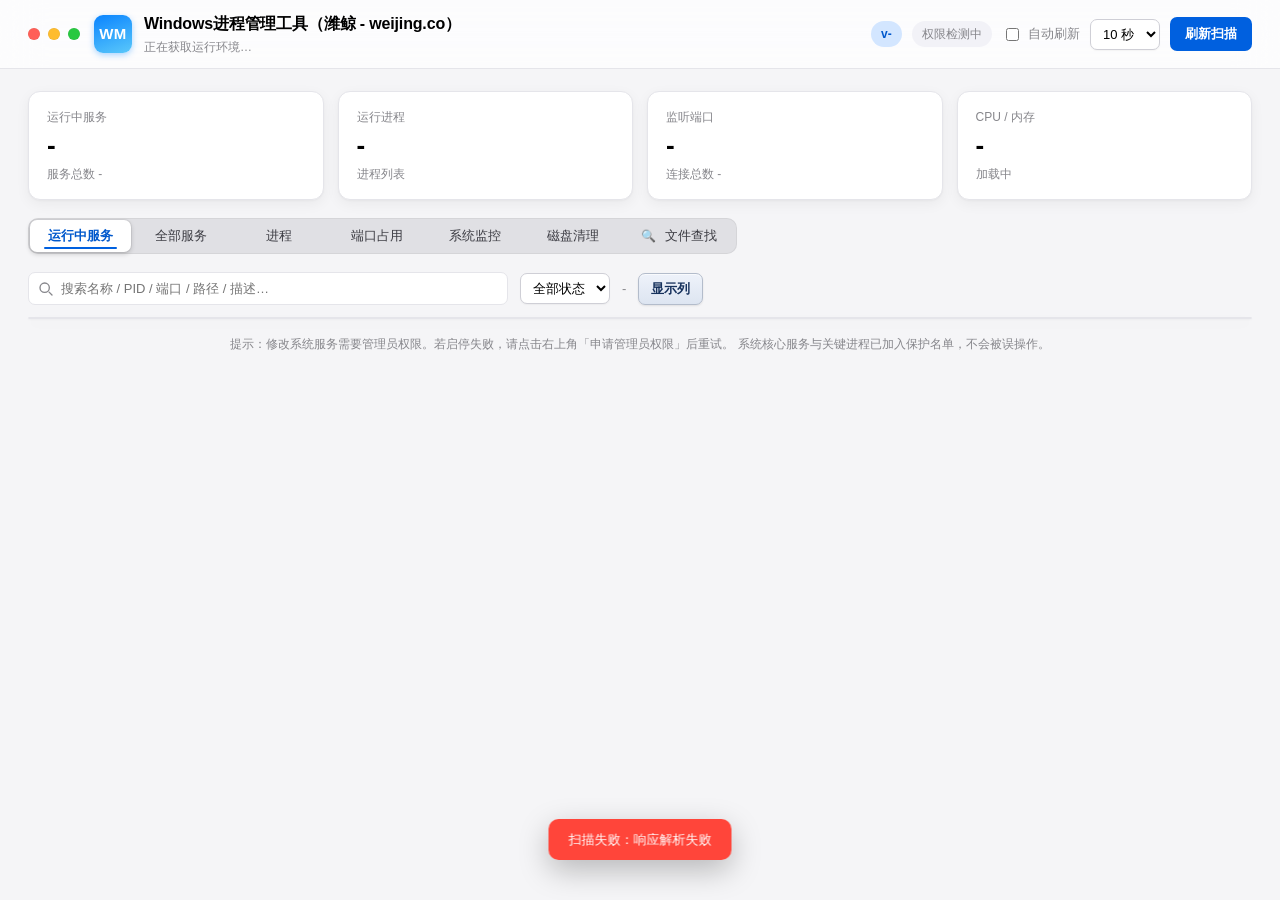
==== commit 6bf212b6: "v1.2.0: 文件搜索重命名为文件查找，默认支持全盘/分区扫描；可操作按钮加深；各模块布局优化 - 三端（Web/桌面/Linux）统一将"文件搜索"更名为"文件查找" - 文件查找默认范围改为全盘" ====
--- a/web/index.html
+++ b/web/index.html
@@ -69,7 +69,7 @@
     <button class="tab" data-tab="ports">端口占用</button>
     <button class="tab" data-tab="monitor">系统监控</button>
     <button class="tab" data-tab="cleanup">磁盘清理</button>
-    <button class="tab" data-tab="search"><span class="tab-ico">🔍</span>文件搜索</button>
+    <button class="tab" data-tab="search"><span class="tab-ico">🔍</span>文件查找</button>
   </nav>
 
   <section class="toolbar" id="toolbar">
@@ -81,7 +81,7 @@
     <select id="statusFilter" class="select-sm"></select>
     <span id="countInfo" class="count-info">-</span>
     <div class="col-menu-wrap">
-      <button id="btnColSettings" class="btn btn-ghost btn-sm">显示列</button>
+      <button id="btnColSettings" class="btn btn-act btn-sm">显示列</button>
     </div>
   </section>
 
@@ -237,14 +237,16 @@
             <div class="card-head">
               <h3>磁盘空间清理</h3>
               <div class="head-actions">
-                <button id="btnScanTargets" class="btn btn-ghost btn-sm">扫描占用</button>
-                <button id="btnSelectSafe" class="btn btn-ghost btn-sm">选择安全项</button>
-                <button id="btnSelectNone" class="btn btn-ghost btn-sm">清空选择</button>
-                <button id="btnEmptyBin" class="btn btn-ghost btn-sm">清空回收站</button>
+              <div class="actions-bar">
+                <button id="btnScanTargets" class="btn btn-act btn-sm">扫描占用</button>
+                <button id="btnSelectSafe" class="btn btn-act btn-sm">选择安全项</button>
+                <button id="btnSelectNone" class="btn btn-act btn-sm">清空选择</button>
+                <button id="btnEmptyBin" class="btn btn-act btn-sm">清空回收站</button>
                 <button id="btnCleanDisk" class="btn btn-danger btn-sm">清理选中项</button>
               </div>
             </div>
-            <div id="cTargets" class="target-list"><p class="cell-sub">正在统计各项占用，请稍候…</p></div>
+            </div>
+            <div id="cTargets" class="target-list list-box"><p class="cell-sub">正在统计各项占用，请稍候…</p></div>
             <div class="target-total" id="cTargetTotal">-</div>
           </div>
         </div>
@@ -254,14 +256,17 @@
             <div class="card-head">
               <h3>大文件</h3>
               <div class="head-actions">
-                <select id="cDrive" class="select-sm"></select>
-                <input id="cMinMb" class="input-sm" type="number" value="200" min="10" step="50">
-                <span class="cell-sub">MB 以上</span>
-                <button id="btnScanFiles" class="btn btn-ghost btn-sm">扫描大文件</button>
+              <div class="filter-bar">
+                <label class="field"><span class="field-label">分区</span><select id="cDrive" class="select-sm"></select></label>
+                <label class="field"><span class="field-label">大于</span><input id="cMinMb" class="input-sm" type="number" value="200" min="10" step="50" style="width:80px"><span class="field-unit">MB</span></label>
+              </div>
+              <div class="actions-bar">
+                <button id="btnScanFiles" class="btn btn-act btn-sm">扫描大文件</button>
                 <button id="btnCleanFiles" class="btn btn-danger btn-sm">删除选中（送回收站）</button>
               </div>
             </div>
-            <div id="cFiles" class="file-list"><p class="cell-sub">点击「扫描大文件」开始查找占用空间的大文件…</p></div>
+            </div>
+            <div id="cFiles" class="file-list list-box"><p class="cell-sub">点击「扫描大文件」开始查找占用空间的大文件…</p></div>
             <div class="target-total" id="cFilesTotal">-</div>
           </div>
 
@@ -276,24 +281,28 @@
             <div class="card-head">
               <h3>微信清理 · 缓存 / 照片 / 视频</h3>
               <div class="head-actions">
-                <select id="cWxKind" class="select-sm">
+              <div class="filter-bar">
+                <label class="field"><span class="field-label">类型</span><select id="cWxKind" class="select-sm">
                   <option value="all">全部类型</option>
                   <option value="cache">缓存</option>
                   <option value="image">照片</option>
                   <option value="video">视频</option>
                   <option value="file">其他文件</option>
-                </select>
-                <button id="btnWxSelectKind" class="btn btn-ghost btn-sm">全选当前分类</button>
-                <button id="btnWxSortSize" class="btn btn-ghost btn-sm">按大小 ▼</button>
-                <button id="btnWxSortTime" class="btn btn-ghost btn-sm">按时间</button>
-                <button id="btnScanWechat" class="btn btn-ghost btn-sm">扫描</button>
+                </select></label>
+              </div>
+              <div class="actions-bar">
+                <button id="btnWxSelectKind" class="btn btn-act btn-sm">全选当前分类</button>
+                <button id="btnWxSortSize" class="btn btn-act btn-sm">按大小 ▼</button>
+                <button id="btnWxSortTime" class="btn btn-act btn-sm">按时间</button>
+                <button id="btnScanWechat" class="btn btn-act btn-sm">扫描</button>
                 <button id="btnCleanWechat" class="btn btn-danger btn-sm">删除选中（送回收站）</button>
               </div>
             </div>
-            <div id="cWxSummary" class="target-list">
+            </div>
+            <div id="cWxSummary" class="target-list list-box">
               <p class="cell-sub">点击「扫描」查看微信缓存与聊天图片 / 视频的占用情况…</p>
             </div>
-            <div id="cWxFiles" class="file-list">
+            <div id="cWxFiles" class="file-list list-box">
               <p class="cell-sub">扫描后可在此按大小或时间排序，并勾选要清理的文件。</p>
             </div>
             <div class="target-total" id="cWxTotal">-</div>
@@ -311,20 +320,23 @@
             <div class="card-head">
               <h3>软件清理 · 已安装软件 / 缓存</h3>
               <div class="head-actions">
-                <input id="cSoftFilter" class="input-sm" type="text"
-                       placeholder="过滤名称 / 厂商" style="width:150px">
-                <select id="cSoftSource" class="select-sm">
+              <div class="filter-bar">
+                <label class="field"><span class="field-label">过滤</span><input id="cSoftFilter" class="input-sm" type="text" placeholder="名称 / 厂商" style="width:150px"></label>
+                <label class="field"><span class="field-label">来源</span><select id="cSoftSource" class="select-sm">
                   <option value="all">全部来源</option>
                   <option value="installed">已安装软件</option>
                   <option value="agents">AI 工具缓存</option>
-                </select>
-                <button id="btnScanSoftAll" class="btn btn-ghost btn-sm">扫描全部软件</button>
-                <button id="btnSoftAllSortSize" class="btn btn-ghost btn-sm">按大小 ▼</button>
-                <button id="btnSoftAllSortName" class="btn btn-ghost btn-sm">按名称</button>
-                <button id="btnSelectAllSoft" class="btn btn-ghost btn-sm">全选</button>
+                </select></label>
+              </div>
+              <div class="actions-bar">
+                <button id="btnScanSoftAll" class="btn btn-act btn-sm">扫描全部软件</button>
+                <button id="btnSoftAllSortSize" class="btn btn-act btn-sm">按大小 ▼</button>
+                <button id="btnSoftAllSortName" class="btn btn-act btn-sm">按名称</button>
+                <button id="btnSelectAllSoft" class="btn btn-act btn-sm">全选</button>
                 <button id="btnUninstallSoft" class="btn btn-warn btn-sm">卸载选中</button>
                 <button id="btnCleanSoftSelected" class="btn btn-danger btn-sm">清理选中缓存</button>
               </div>
+            </div>
             </div>
             <p class="cell-sub" id="cSoftAllSummary">正在扫描本机全部软件…</p>
             <div class="table-scroll" style="max-height:330px">
@@ -350,17 +362,21 @@
             <div class="card-head">
               <h3 id="cSoftFileTitle">可清理文件</h3>
               <div class="head-actions">
-                <select id="cSoftFileScope" class="select-sm">
+              <div class="filter-bar">
+                <label class="field"><span class="field-label">范围</span><select id="cSoftFileScope" class="select-sm">
                   <option value="cache">仅缓存 / 日志</option>
                   <option value="all">全部文件</option>
-                </select>
-                <button id="btnSoftFileSortSize" class="btn btn-ghost btn-sm">按大小 ▼</button>
-                <button id="btnSoftFileSortTime" class="btn btn-ghost btn-sm">按时间</button>
-                <button id="btnSoftFileSelectAll" class="btn btn-ghost btn-sm">全选</button>
+                </select></label>
+              </div>
+              <div class="actions-bar">
+                <button id="btnSoftFileSortSize" class="btn btn-act btn-sm">按大小 ▼</button>
+                <button id="btnSoftFileSortTime" class="btn btn-act btn-sm">按时间</button>
+                <button id="btnSoftFileSelectAll" class="btn btn-act btn-sm">全选</button>
                 <button id="btnSoftFileDelete" class="btn btn-danger btn-sm">删除选中（送回收站）</button>
               </div>
             </div>
-            <div id="cSoftFiles" class="file-list">
+            </div>
+            <div id="cSoftFiles" class="file-list list-box">
               <p class="cell-sub">点击上方软件列表中的一项，查看它的可清理文件。</p>
             </div>
             <div class="target-total" id="cSoftFileTotal">-</div>
@@ -377,62 +393,64 @@
     </div>
   </section>
 
-  <!-- ============ 文件搜索面板 ============ -->
+  <!-- ============ 文件查找面板 ============ -->
   <section class="panel" id="searchPanel" hidden>
     <div class="card">
       <div class="card-head">
-        <h3>文件搜索 · 文件与文件夹</h3>
+        <h3>文件查找 · 文件与文件夹</h3>
         <div class="head-actions">
-          <select id="fDrive" class="select-sm"></select>
-          <input id="fRoot" class="input-sm" type="text" placeholder="起始目录（可留空）"
-                 style="width:170px">
-          <input id="fKey" class="input-sm" type="text" placeholder="名称关键字，回车搜索"
-                 style="width:210px">
-          <select id="fMode" class="select-sm">
-            <option value="all">文件 + 文件夹</option>
-            <option value="file">仅文件</option>
-            <option value="dir">仅文件夹</option>
-          </select>
-          <select id="fSecs" class="select-sm">
-            <option value="10">10 秒</option>
-            <option value="20" selected>20 秒</option>
-            <option value="45">45 秒</option>
-            <option value="90">90 秒</option>
-          </select>
-          <button id="btnSearchFiles" class="btn btn-primary btn-sm">搜索</button>
+          <div class="filter-bar">
+            <label class="field"><span class="field-label">范围</span><select id="fDrive" class="select-sm"></select></label>
+            <label class="field"><span class="field-label">起始目录</span><input id="fRoot" class="input-sm" type="text" placeholder="可留空" style="width:150px"></label>
+            <label class="field"><span class="field-label">名称关键字</span><input id="fKey" class="input-sm" type="text" placeholder="回车搜索" style="width:200px"></label>
+            <label class="field"><span class="field-label">类型</span><select id="fMode" class="select-sm">
+              <option value="all">文件 + 文件夹</option>
+              <option value="file">仅文件</option>
+              <option value="dir">仅文件夹</option>
+            </select></label>
+            <label class="field"><span class="field-label">时限</span><select id="fSecs" class="select-sm">
+              <option value="10">10 秒</option>
+              <option value="20" selected>20 秒</option>
+              <option value="45">45 秒</option>
+              <option value="90">90 秒</option>
+            </select></label>
+          </div>
+          <div class="actions-bar">
+            <button id="btnSearchFiles" class="btn btn-primary btn-sm">搜索</button>
+          </div>
         </div>
       </div>
 
       <div class="search-opts">
-        <input id="fExt" class="input-sm" type="text" placeholder="扩展名，如 .log"
-               style="width:120px">
-        <input id="fMinMb" class="input-sm" type="number" min="0" step="10" value="0"
-               style="width:88px">
-        <span class="cell-sub">MB 以上</span>
-        <select id="fDepth" class="select-sm">
-          <option value="5">深度 5</option>
-          <option value="7" selected>深度 7</option>
-          <option value="10">深度 10</option>
-        </select>
-        <label class="chk"><input type="checkbox" id="fDirSize"> 统计文件夹占用</label>
-        <span class="grow"></span>
-        <button id="btnFSortSize" class="btn btn-ghost btn-sm">按大小 ▼</button>
-        <button id="btnFSortTime" class="btn btn-ghost btn-sm">按时间</button>
-        <button id="btnFSortName" class="btn btn-ghost btn-sm">按名称</button>
-        <button id="btnFSelectAll" class="btn btn-ghost btn-sm">全选</button>
-        <button id="btnFMeasure" class="btn btn-ghost btn-sm">测算占用</button>
-        <button id="btnFReveal" class="btn btn-ghost btn-sm">打开位置</button>
-        <button id="btnFDelete" class="btn btn-danger btn-sm">删除选中（送回收站）</button>
+        <div class="filter-bar">
+          <label class="field"><span class="field-label">扩展名</span><input id="fExt" class="input-sm" type="text" placeholder="如 .log" style="width:110px"></label>
+          <label class="field"><span class="field-label">大于</span><input id="fMinMb" class="input-sm" type="number" min="0" step="10" value="0" style="width:78px"><span class="field-unit">MB</span></label>
+          <label class="field"><span class="field-label">深度</span><select id="fDepth" class="select-sm">
+            <option value="5">5</option>
+            <option value="7" selected>7</option>
+            <option value="10">10</option>
+          </select></label>
+          <label class="chk"><input type="checkbox" id="fDirSize"> 统计文件夹占用</label>
+        </div>
+        <div class="actions-bar">
+          <button id="btnFSortSize" class="btn btn-act btn-sm">按大小 ▼</button>
+          <button id="btnFSortTime" class="btn btn-act btn-sm">按时间</button>
+          <button id="btnFSortName" class="btn btn-act btn-sm">按名称</button>
+          <button id="btnFSelectAll" class="btn btn-act btn-sm">全选</button>
+          <button id="btnFMeasure" class="btn btn-act btn-sm">测算占用</button>
+          <button id="btnFReveal" class="btn btn-act btn-sm">打开位置</button>
+          <button id="btnFDelete" class="btn btn-danger btn-sm">删除选中（送回收站）</button>
+        </div>
       </div>
 
-      <p class="cell-sub" id="fSummary">输入名称关键字后回车，即可在所选分区查找匹配的文件与文件夹。</p>
-      <div id="fResults" class="file-list"><p class="cell-sub">尚无搜索结果。</p></div>
+      <p class="cell-sub" id="fSummary">输入名称关键字后回车，即可在所选范围（默认全盘）查找匹配的文件与文件夹。</p>
+      <div id="fResults" class="file-list list-box"><p class="cell-sub">尚无搜索结果。</p></div>
       <div class="target-total" id="fTotal">-</div>
     </div>
 
     <p class="tip">
-      支持按名称关键字查找<strong>文件与文件夹</strong>：多个关键字用空格分隔（全部命中才算匹配）、
-      可指定扩展名与最小体积、限定分区或起始目录。默认不实时统计文件夹体积（很慢），
+      支持按名称关键字查找<strong>文件与文件夹</strong>：默认<strong>全盘（所有分区）</strong>扫描，也可在「范围」里选某个指定分区或填起始目录；
+      多个关键字用空格分隔（全部命中才算匹配）、可指定扩展名与最小体积。默认不实时统计文件夹体积（很慢），
       需要时可勾选「统计文件夹占用」或对结果点「测算占用」。系统目录与依赖目录会自动跳过，
       删除一律送入回收站，受保护的系统文件会被自动跳过。
     </p>
--- a/web/style.css
+++ b/web/style.css
@@ -125,27 +125,42 @@
 
 .btn-primary { background: var(--primary-dark); color: #fff; font-weight: 600; }
 .btn-primary:hover { background: var(--primary-deep); }
+/* 次要按钮：底色加深为浅灰，描边更明显，避免纯白看不清 */
 .btn-ghost {
-  background: #fff; border-color: var(--border-strong); color: var(--text-strong);
-  box-shadow: 0 1px 1.5px rgba(0, 0, 0, .05);
-}
-.btn-ghost:hover { background: var(--gray-deep); border-color: #b9b9c2; }
-.btn-ghost:active { background: #dcdce3; }
+  background: #f3f4f8; border-color: #c2c4cd; color: var(--text-strong);
+  font-weight: 600;
+  box-shadow: 0 1px 1.5px rgba(0, 0, 0, .07);
+}
+.btn-ghost:hover { background: var(--gray-deep); border-color: #a7a9b5; }
+.btn-ghost:active { background: #d6d8e0; }
 /* 当前排序等「选中态」按钮：实心主色，一眼可见 */
 .btn-ghost.on {
   background: var(--primary); border-color: var(--primary-dark);
   color: #fff; font-weight: 600;
 }
-.btn-danger { background: #e02d26; color: #fff; }
+.btn-danger { background: #e02d26; color: #fff; font-weight: 600; box-shadow: 0 1px 2px rgba(224,45,38,.32); }
 .btn-danger:hover { background: #c92620; }
-.btn-success { background: #2fae4e; color: #fff; }
-.btn-warn { background: #e8890d; color: #fff; }
+.btn-success { background: #2fae4e; color: #fff; font-weight: 600; box-shadow: 0 1px 2px rgba(47,174,78,.32); }
+.btn-warn { background: #e8890d; color: #fff; font-weight: 600; box-shadow: 0 1px 2px rgba(232,137,13,.32); }
 
 .btn-xs {
   padding: 4px 10px;
   font-size: 12px;
   border-radius: 6px;
 }
+/* 可操作按钮：背景加深的实心样式，突出「可点击」与权重 */
+.btn-act {
+  background: linear-gradient(180deg, #eef2fa 0%, #dde5f1 100%);
+  border: 1px solid #b3bccb;
+  color: #16315c;
+  font-weight: 600;
+  box-shadow: 0 1px 2px rgba(0, 0, 0, .09), inset 0 1px 0 rgba(255, 255, 255, .65);
+}
+.btn-act:hover { background: linear-gradient(180deg, #e3e9f3, #ccd5e5); border-color: #98a2b7; color: #0c2a55; }
+.btn-act:active { background: #c3cde0; border-color: #8b96ad; transform: scale(.98); }
+/* 当前排序 / 选中态操作按钮：实心主色，一眼可见 */
+.btn-act.on { background: var(--primary-dark); border-color: var(--primary-deep); color: #fff; }
+.btn-act.on:hover { background: var(--primary-deep); }
 
 .select-sm, .select-xs {
   border: 1px solid var(--border-strong);
@@ -558,8 +573,27 @@
   display: flex; align-items: center; justify-content: space-between;
   gap: 12px; margin-bottom: 12px; flex-wrap: wrap;
 }
-.card-head h3 { margin: 0; font-size: 14px; font-weight: 600; color: var(--text-strong); letter-spacing: -.01em; }
-.head-actions { display: flex; align-items: center; gap: 8px; flex-wrap: wrap; }
+.card-head h3 {
+  margin: 0; font-size: 14px; font-weight: 700; color: var(--text-strong);
+  letter-spacing: -.01em; padding-left: 11px; position: relative;
+}
+.card-head h3::before {
+  content: ""; position: absolute; left: 0; top: 50%; transform: translateY(-50%);
+  width: 4px; height: 15px; border-radius: 2px;
+  background: linear-gradient(180deg, var(--primary), var(--primary-deep));
+}
+.head-actions { display: flex; align-items: center; gap: 10px; flex-wrap: wrap; }
+/* 过滤条件成组：浅底圆角，与右侧操作按钮区分 */
+.filter-bar {
+  display: flex; align-items: center; gap: 10px; flex-wrap: wrap;
+  padding: 7px 10px; background: #f5f6f9; border: 1px solid var(--border);
+  border-radius: 9px;
+}
+.actions-bar { display: flex; align-items: center; gap: 8px; flex-wrap: wrap; margin-left: auto; }
+/* 带标签的字段：标签与控件同一行，对齐更整齐 */
+.field { display: inline-flex; align-items: center; gap: 6px; }
+.field-label { font-size: 12px; color: var(--muted); white-space: nowrap; }
+.field-unit { font-size: 12px; color: var(--muted); white-space: nowrap; }
 
 .grid-cards { display: grid; grid-template-columns: repeat(auto-fit, minmax(200px, 1fr)); gap: 14px; }
 .card-label { font-size: 12px; color: var(--muted); letter-spacing: .3px; }
@@ -616,7 +650,9 @@
 #btnCleanMem { align-self: flex-end; }
 
 /* ============ 清理项列表 ============ */
-.target-list { display: flex; flex-direction: column; gap: 2px; max-height: 460px; overflow: auto; }
+.list-box { border: 1px solid var(--border); border-radius: 10px; background: #fff; }
+.target-list { display: flex; flex-direction: column; gap: 2px; max-height: 460px; overflow: auto; padding: 6px; }
+.target-list:empty::after, .file-list:empty::after { content: ""; display: block; }
 .target-row {
   display: grid; grid-template-columns: auto 1fr auto; align-items: center; gap: 10px;
   padding: 9px 10px; border-radius: 8px;
@@ -693,7 +729,7 @@
 .t-risk-safe { background: var(--primary-soft); color: var(--primary); }
 
 /* ============ 大文件列表 ============ */
-.file-list { display: flex; flex-direction: column; gap: 2px; max-height: 460px; overflow: auto; }
+.file-list { display: flex; flex-direction: column; gap: 2px; max-height: 460px; overflow: auto; padding: 6px; }
 .file-row {
   display: grid; grid-template-columns: auto 1fr auto auto; align-items: center; gap: 10px;
   padding: 8px 10px; border-radius: 8px; font-size: 13px;
@@ -719,7 +755,11 @@
   gap: 14px;
   align-items: start;
 }
-@media (max-width: 900px) { .tree-layout { grid-template-columns: 1fr; } }
+@media (max-width: 900px) {
+  .tree-layout { grid-template-columns: 1fr; }
+  .card-head { align-items: flex-start; }
+  .actions-bar { margin-left: 0; width: 100%; }
+}
 
 .tree-card { padding: 12px 10px; position: sticky; top: 76px; }
 
